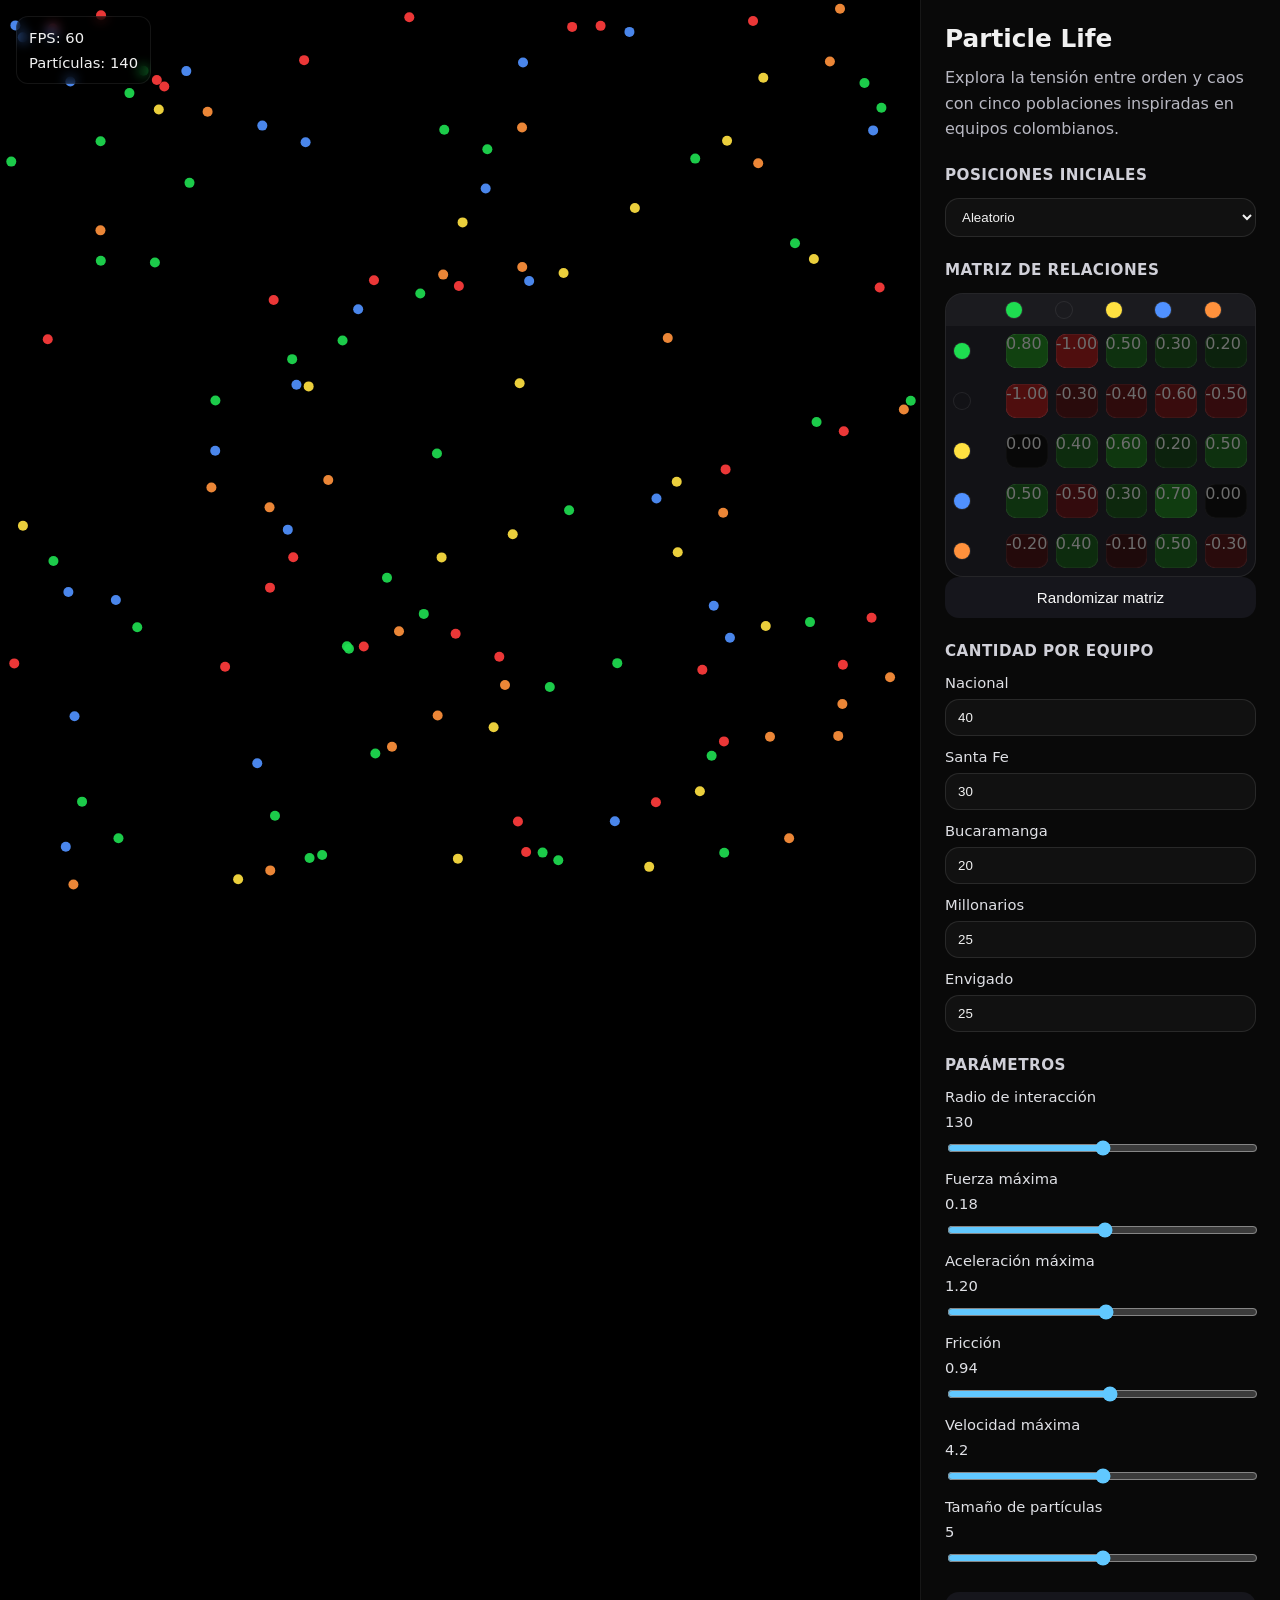
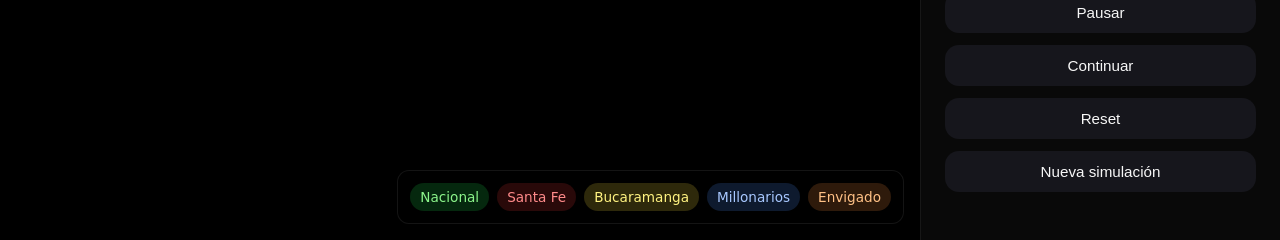
==== Reto_Unidad_2/DEMO/index.html @ f81ae586 "Avance 2" ====
<!DOCTYPE html>
<html lang="es">
<head>
  <meta charset="UTF-8" />
  <meta name="viewport" content="width=device-width, initial-scale=1.0" />
  <title>Particle Life - Orden vs Caos</title>
  <link rel="stylesheet" href="style.css" />
</head>
<body>
  <div class="app-shell">
    <main class="canvas-panel">
      <canvas id="simCanvas" aria-label="Simulación de partículas"></canvas>
      <div class="overlay-stats">
        <div class="stat">FPS: <span id="fpsValue">--</span></div>
        <div class="stat">Partículas: <span id="particleCount">--</span></div>
      </div>
      <div class="legend">
        <span class="legend-item legend-nacional">Nacional</span>
        <span class="legend-item legend-medellin">Santa Fe</span>
        <span class="legend-item legend-bucaramanga">Bucaramanga</span>
        <span class="legend-item legend-millonarios">Millonarios</span>
        <span class="legend-item legend-envigado">Envigado</span>
      </div>
    </main>

    <aside class="sidebar">
      <div class="panel">
        <h1>Particle Life</h1>
        <p class="panel-description">Explora la tensión entre orden y caos con cinco poblaciones inspiradas en equipos colombianos.</p>

        <section class="control-group">
          <h2>Posiciones iniciales</h2>
          <select id="positionMode">
            <option value="random">Aleatorio</option>
            <option value="centered">Centrado</option>
            <option value="circle">Circular</option>
            <option value="clusters">Clusters</option>
          </select>
        </section>

        <section class="control-group">
          <h2>Matriz de relaciones</h2>
          <div id="matrixTable" class="matrix-table"></div>
          <button id="randomizeMatrixButton">Randomizar matriz</button>
        </section>

        <section class="control-group team-counts">
          <h2>Cantidad por equipo</h2>
          <label>Nacional <input id="count0" type="number" min="5" max="250" step="1" /></label>
          <label>Santa Fe <input id="count1" type="number" min="5" max="250" step="1" /></label>
          <label>Bucaramanga <input id="count2" type="number" min="5" max="250" step="1" /></label>
          <label>Millonarios <input id="count3" type="number" min="5" max="250" step="1" /></label>
          <label>Envigado <input id="count4" type="number" min="5" max="250" step="1" /></label>
        </section>

        <section class="control-group">
          <h2>Parámetros</h2>
          <label>Radio de interacción <span id="interactionRadiusValue"></span>
            <input id="interactionRadius" type="range" min="40" max="240" step="1" />
          </label>
          <label>Fuerza máxima <span id="maxForceValue"></span>
            <input id="maxForce" type="range" min="0.01" max="0.6" step="0.01" />
          </label>
          <label>Aceleración máxima <span id="maxAccelValue"></span>
            <input id="maxAccel" type="range" min="0.05" max="2.5" step="0.05" />
          </label>
          <label>Fricción <span id="frictionValue"></span>
            <input id="friction" type="range" min="0.80" max="0.99" step="0.01" />
          </label>
          <label>Velocidad máxima <span id="maxSpeedValue"></span>
            <input id="maxSpeed" type="range" min="1" max="8" step="0.1" />
          </label>
          <label>Tamaño de partículas <span id="particleSizeValue"></span>
            <input id="particleSize" type="range" min="2" max="12" step="1" />
          </label>
        </section>

        <section class="control-group button-row">
          <button id="pauseButton">Pausar</button>
          <button id="resumeButton">Continuar</button>
          <button id="resetButton">Reset</button>
          <button id="newSimulationButton">Nueva simulación</button>
        </section>
      </div>
    </aside>
  </div>

  <script src="config.js"></script>
  <script src="matrix.js"></script>
  <script src="particle.js"></script>
  <script src="simulation.js"></script>
  <script src="ui.js"></script>
  <script src="main.js"></script>
</body>
</html>
---- Reto_Unidad_2/DEMO/style.css ----
:root {
  color-scheme: dark;
  font-family: Inter, system-ui, -apple-system, BlinkMacSystemFont, "Segoe UI", sans-serif;
  background: #050505;
  color: #f1f1f1;
}

* {
  box-sizing: border-box;
}

body {
  margin: 0;
  min-height: 100vh;
  background: #000;
}

.app-shell {
  display: grid;
  grid-template-columns: 1fr 360px;
  min-height: 100vh;
}

.canvas-panel {
  position: relative;
  background: #000;
}

#simCanvas {
  width: 100%;
  height: 100vh;
  display: block;
}

.overlay-stats {
  position: absolute;
  left: 16px;
  top: 16px;
  display: grid;
  gap: 8px;
  padding: 12px;
  background: rgba(0, 0, 0, 0.45);
  border: 1px solid rgba(255, 255, 255, 0.08);
  border-radius: 12px;
  backdrop-filter: blur(6px);
}

.stat {
  font-size: 0.92rem;
}

.legend {
  position: absolute;
  right: 16px;
  bottom: 16px;
  display: flex;
  flex-wrap: wrap;
  gap: 8px;
  padding: 12px;
  background: rgba(0, 0, 0, 0.45);
  border-radius: 12px;
  border: 1px solid rgba(255, 255, 255, 0.08);
}

.legend-item {
  display: inline-flex;
  align-items: center;
  padding: 6px 10px;
  border-radius: 999px;
  font-size: 0.85rem;
}

.legend-nacional { background: rgba(30, 220, 80, 0.18); color: #8cf58b; }
.legend-medellin { background: rgba(255, 60, 60, 0.16); color: #ff8a8a; }
.legend-bucaramanga { background: rgba(255, 225, 65, 0.18); color: #fff381; }
.legend-millonarios { background: rgba(80, 145, 255, 0.18); color: #a8c8ff; }
.legend-envigado { background: rgba(255, 145, 60, 0.18); color: #ffc186; }

.sidebar {
  background: #090909;
  border-left: 1px solid rgba(255, 255, 255, 0.06);
  overflow-y: auto;
}

.panel {
  padding: 24px;
  max-width: 360px;
}

h1 {
  margin: 0 0 12px;
  font-size: 1.55rem;
}

.panel-description {
  margin: 0 0 24px;
  color: #b8b8c2;
  line-height: 1.6;
}

.control-group {
  margin-bottom: 24px;
}

.control-group h2 {
  margin: 0 0 14px;
  font-size: 0.95rem;
  letter-spacing: 0.03em;
  text-transform: uppercase;
  color: #d0d0d8;
}

label {
  display: grid;
  gap: 8px;
  margin-bottom: 12px;
  font-size: 0.92rem;
  color: #dfe0e5;
}

input[type="range"] {
  width: 100%;
  accent-color: #61c8ff;
}

input[type="number"], select {
  width: 100%;
  padding: 10px 12px;
  border-radius: 14px;
  border: 1px solid rgba(255, 255, 255, 0.10);
  background: #111;
  color: #f1f1f1;
}

input[type="number"]::-webkit-inner-spin-button,
input[type="number"]::-webkit-outer-spin-button {
  -webkit-appearance: none;
  margin: 0;
}

button {
  width: 100%;
  padding: 12px 14px;
  border: 0;
  border-radius: 14px;
  background: #16161c;
  color: #f7f7f7;
  font-size: 0.95rem;
  cursor: pointer;
  transition: transform 0.15s ease, background-color 0.15s ease;
}

button:hover {
  transform: translateY(-1px);
  background: #1f1f26;
}

.button-row {
  display: grid;
  gap: 12px;
}

.seed-row {
  display: grid;
  grid-template-columns: 1fr auto;
  gap: 10px;
}

.matrix-table {
  overflow: hidden;
  border-radius: 18px;
  border: 1px solid rgba(255, 255, 255, 0.08);
  background: rgba(20, 20, 25, 0.9);
}

.matrix-row {
  display: grid;
  grid-template-columns: 44px repeat(5, minmax(0, 1fr));
  gap: 8px;
  padding: 8px;
  align-items: center;
}

.matrix-row.header {
  background: rgba(255, 255, 255, 0.04);
}

.matrix-label {
  width: 100%;
  display: grid;
  place-items: center;
}

.matrix-dot {
  width: 16px;
  height: 16px;
  border-radius: 50%;
  box-shadow: 0 0 0 1px rgba(255,255,255,0.08);
}

.matrix-label.team-nacional { background: rgba(30, 220, 80, 1); }
.matrix-label.team-medellin { background: rgba(255, 60, 60, 1); }
.matrix-label.team-bucaramanga { background: rgba(255, 225, 65, 1); }
.matrix-label.team-millonarios { background: rgba(80, 145, 255, 1); }
.matrix-label.team-envigado { background: rgba(255, 145, 60, 1); }

.matrix-cell {
  position: relative;
  width: 100%;
  min-height: 34px;
  border-radius: 10px;
  background: rgba(255, 255, 255, 0.04);
  overflow: hidden;
}

.matrix-cell input {
  position: absolute;
  inset: 0;
  width: 100%;
  height: 100%;
  opacity: 0;
  cursor: pointer;
}

.matrix-cell::after {
  content: '';
  position: absolute;
  inset: 0;
  border-radius: 10px;
  background: rgba(0, 0, 0, 0.55);
  transition: background-color 0.15s ease;
}

.matrix-cell:hover::after {
  box-shadow: inset 0 0 0 1px rgba(255, 255, 255, 0.11);
}

@media (max-width: 1100px) {
  .app-shell {
    grid-template-columns: 1fr;
  }
  .sidebar {
    max-height: 55vh;
  }
}

@media (max-width: 720px) {
  .panel {
    padding: 18px;
  }
}
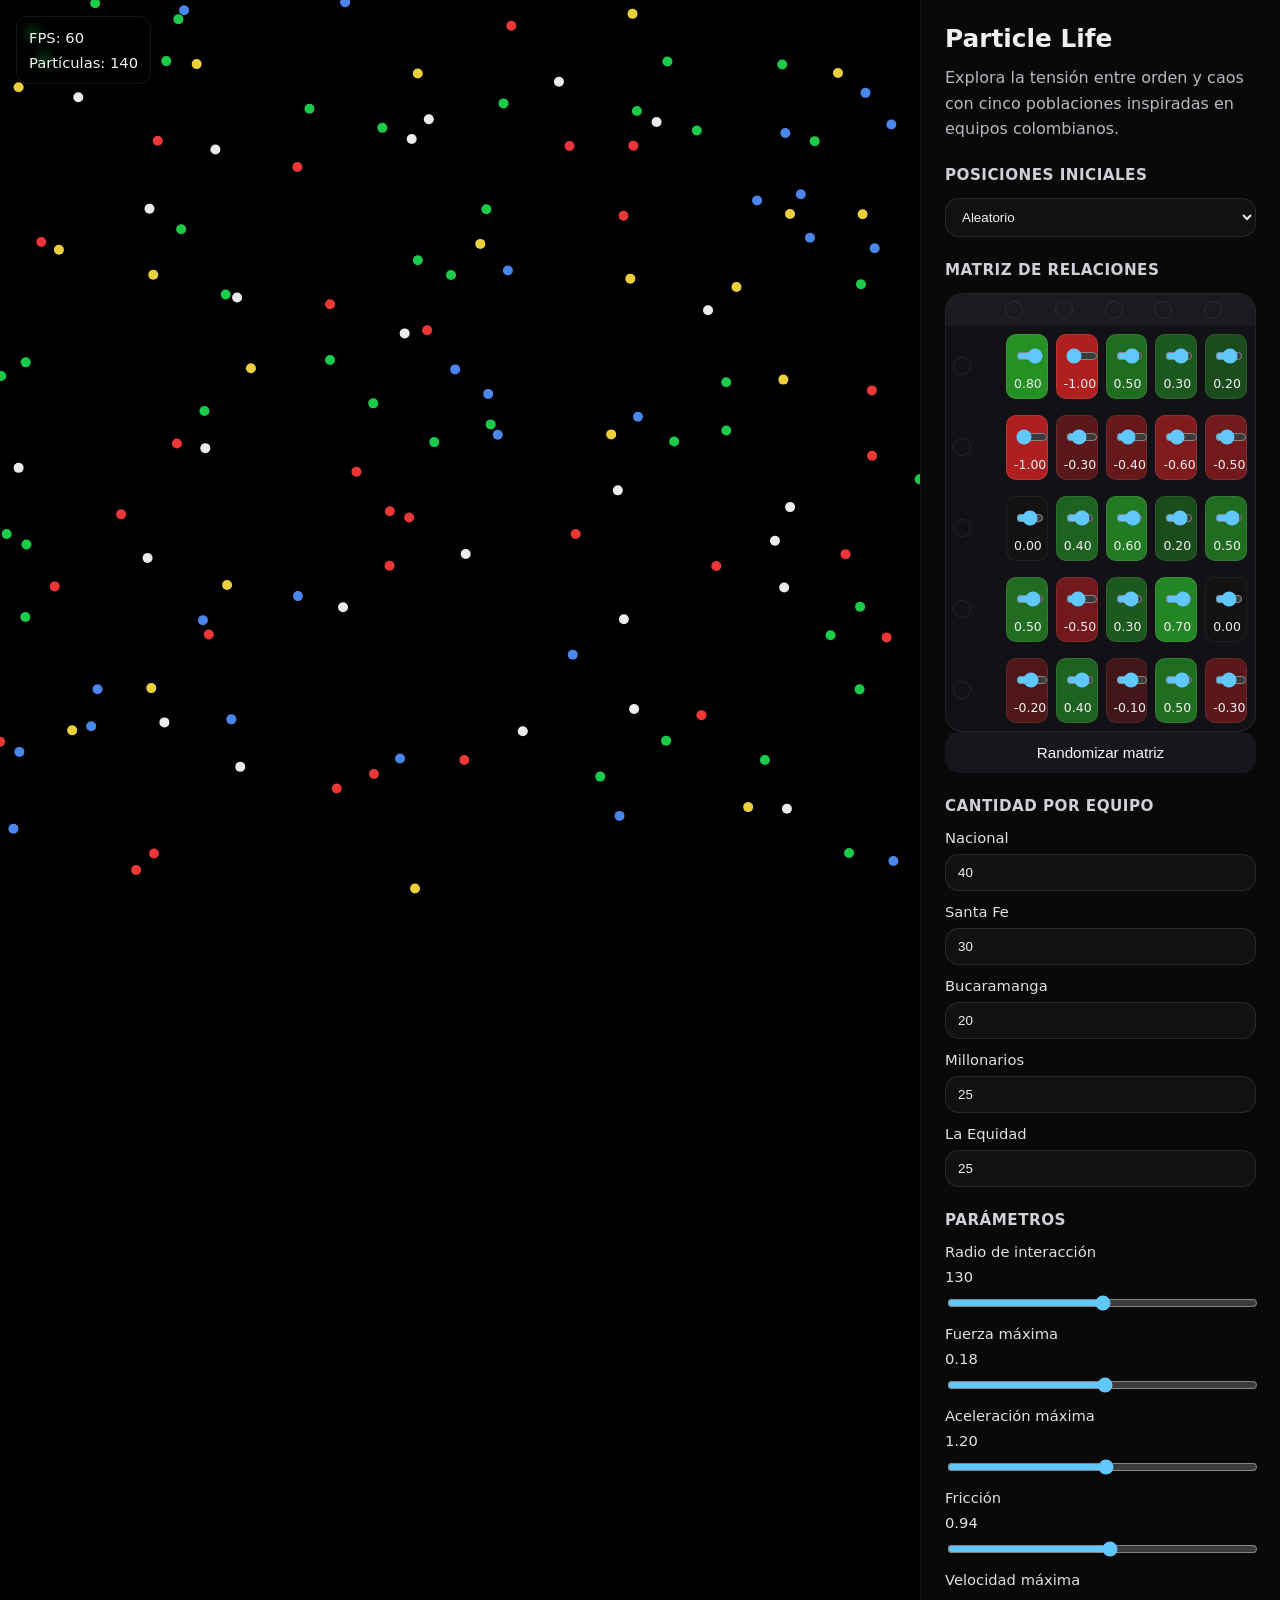
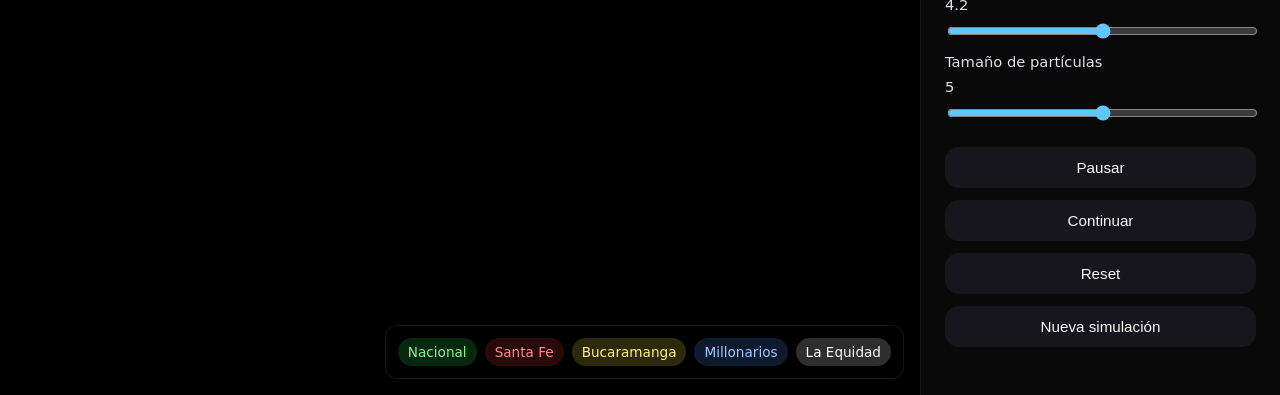
==== commit 7105da11: "Avance Pagina" ====
--- a/Reto_Unidad_2/DEMO/index.html
+++ b/Reto_Unidad_2/DEMO/index.html
@@ -16,10 +16,10 @@
       </div>
       <div class="legend">
         <span class="legend-item legend-nacional">Nacional</span>
-        <span class="legend-item legend-medellin">Santa Fe</span>
+        <span class="legend-item legend-santa-fe">Santa Fe</span>
         <span class="legend-item legend-bucaramanga">Bucaramanga</span>
         <span class="legend-item legend-millonarios">Millonarios</span>
-        <span class="legend-item legend-envigado">Envigado</span>
+        <span class="legend-item legend-la-equidad">La Equidad</span>
       </div>
     </main>
 
@@ -50,7 +50,7 @@
           <label>Santa Fe <input id="count1" type="number" min="5" max="250" step="1" /></label>
           <label>Bucaramanga <input id="count2" type="number" min="5" max="250" step="1" /></label>
           <label>Millonarios <input id="count3" type="number" min="5" max="250" step="1" /></label>
-          <label>Envigado <input id="count4" type="number" min="5" max="250" step="1" /></label>
+          <label>La Equidad <input id="count4" type="number" min="5" max="250" step="1" /></label>
         </section>
 
         <section class="control-group">
--- a/Reto_Unidad_2/DEMO/style.css
+++ b/Reto_Unidad_2/DEMO/style.css
@@ -71,10 +71,10 @@
 }
 
 .legend-nacional { background: rgba(30, 220, 80, 0.18); color: #8cf58b; }
-.legend-medellin { background: rgba(255, 60, 60, 0.16); color: #ff8a8a; }
+.legend-santa-fe { background: rgba(255, 60, 60, 0.16); color: #ff8a8a; }
 .legend-bucaramanga { background: rgba(255, 225, 65, 0.18); color: #fff381; }
 .legend-millonarios { background: rgba(80, 145, 255, 0.18); color: #a8c8ff; }
-.legend-envigado { background: rgba(255, 145, 60, 0.18); color: #ffc186; }
+.legend-la-equidad { background: rgba(255, 255, 255, 0.18); color: #ffffff; }
 
 .sidebar {
   background: #090909;
@@ -199,40 +199,38 @@
 }
 
 .matrix-label.team-nacional { background: rgba(30, 220, 80, 1); }
-.matrix-label.team-medellin { background: rgba(255, 60, 60, 1); }
+.matrix-label.team-santa-fe { background: rgba(255, 60, 60, 1); }
 .matrix-label.team-bucaramanga { background: rgba(255, 225, 65, 1); }
 .matrix-label.team-millonarios { background: rgba(80, 145, 255, 1); }
-.matrix-label.team-envigado { background: rgba(255, 145, 60, 1); }
+.matrix-label.team-la-equidad { background: rgba(255, 255, 255, 1); }
 
 .matrix-cell {
   position: relative;
-  width: 100%;
-  min-height: 34px;
+  display: grid;
+  gap: 6px;
+  width: 100%;
+  min-height: 60px;
+  padding: 8px;
   border-radius: 10px;
-  background: rgba(255, 255, 255, 0.04);
+  background: rgba(255, 255, 255, 0.08);
   overflow: hidden;
 }
 
 .matrix-cell input {
-  position: absolute;
-  inset: 0;
-  width: 100%;
-  height: 100%;
-  opacity: 0;
+  width: 100%;
+  height: 24px;
+  accent-color: #61c8ff;
   cursor: pointer;
 }
 
-.matrix-cell::after {
-  content: '';
-  position: absolute;
-  inset: 0;
-  border-radius: 10px;
-  background: rgba(0, 0, 0, 0.55);
-  transition: background-color 0.15s ease;
-}
-
-.matrix-cell:hover::after {
-  box-shadow: inset 0 0 0 1px rgba(255, 255, 255, 0.11);
+.matrix-cell:hover {
+  box-shadow: inset 0 0 0 1px rgba(255, 255, 255, 0.12);
+}
+
+.matrix-value {
+  text-align: right;
+  font-size: 0.78rem;
+  color: #f0f0f0;
 }
 
 @media (max-width: 1100px) {
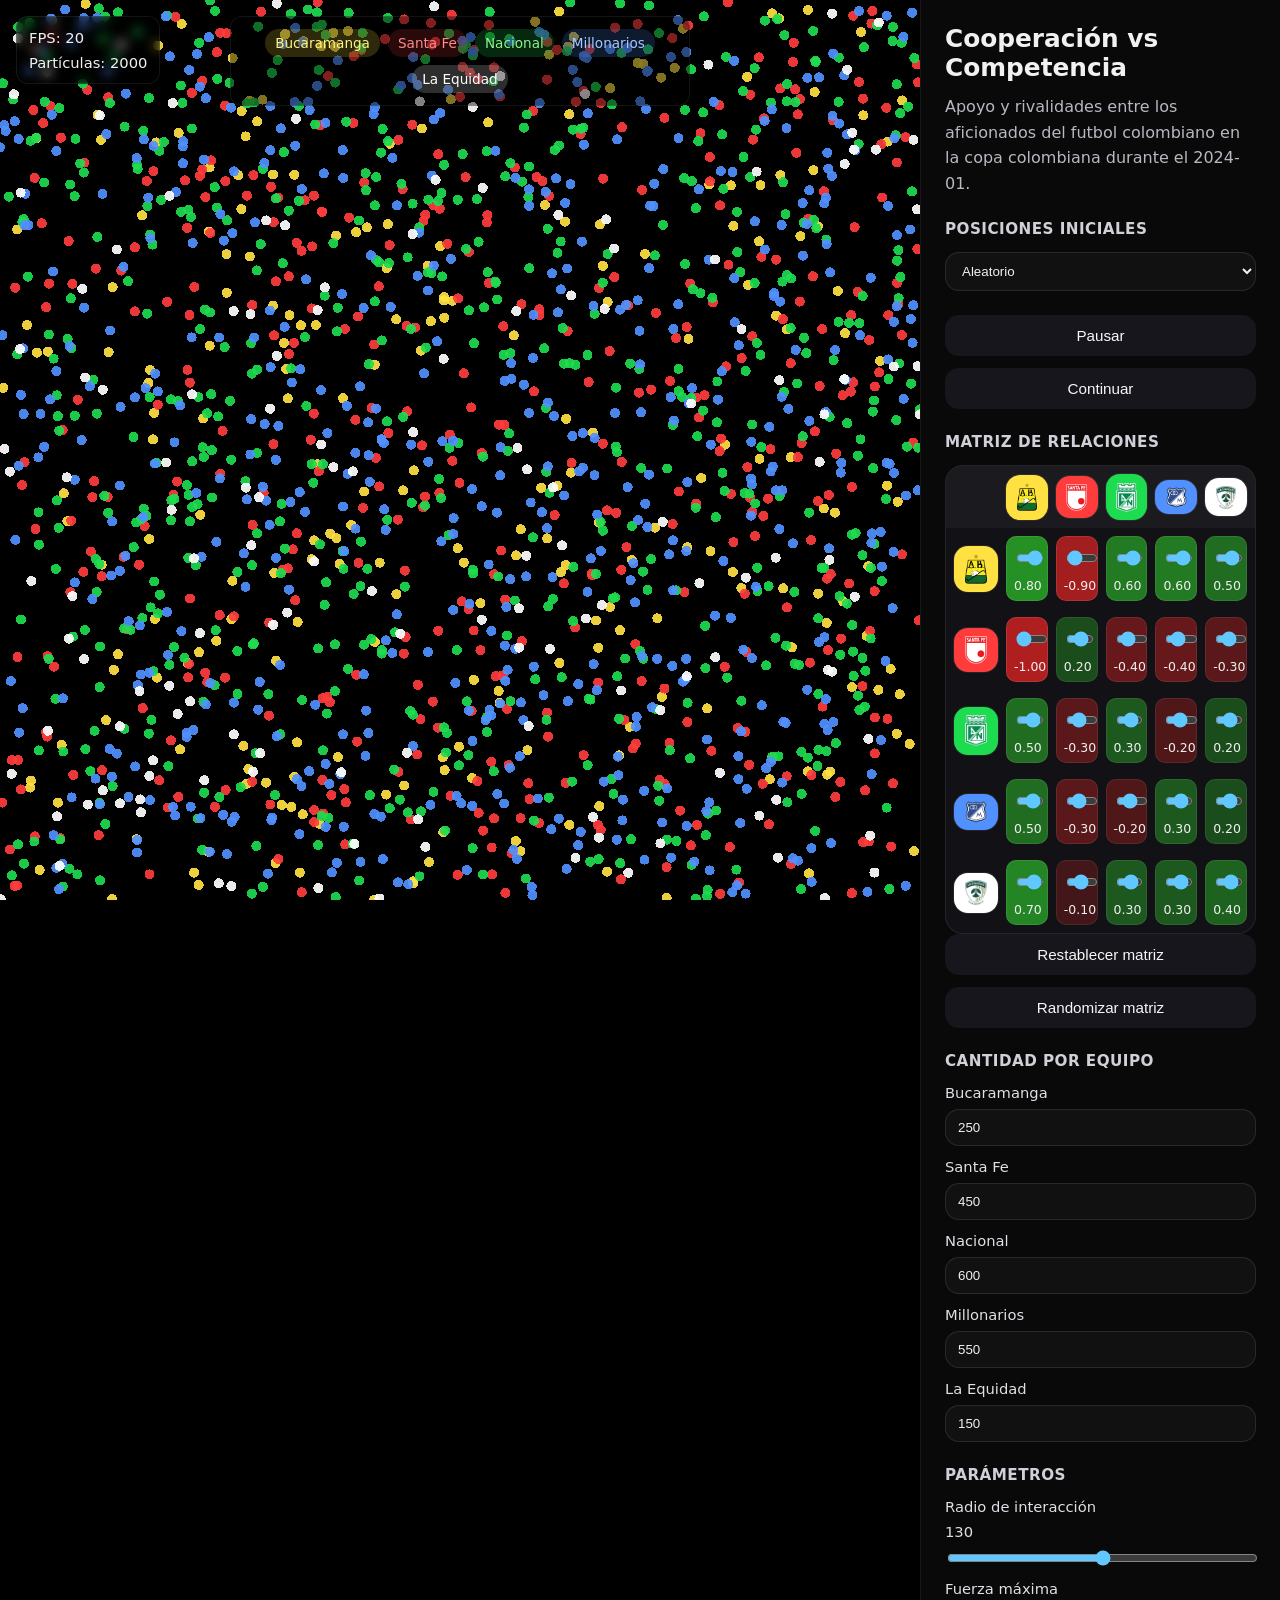
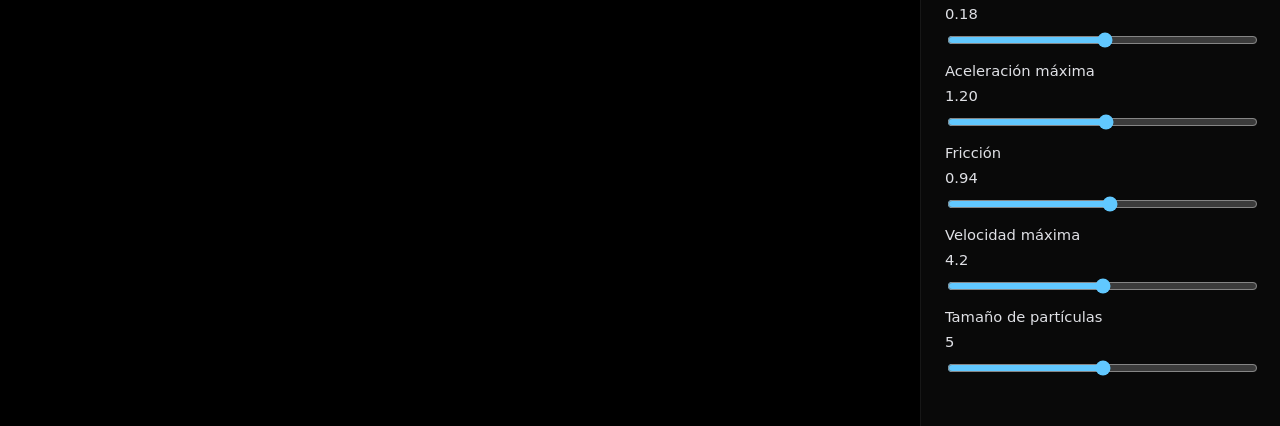
==== commit 5be69c77: "Listo" ====
--- a/Reto_Unidad_2/DEMO/index.html
+++ b/Reto_Unidad_2/DEMO/index.html
@@ -3,8 +3,254 @@
 <head>
   <meta charset="UTF-8" />
   <meta name="viewport" content="width=device-width, initial-scale=1.0" />
-  <title>Particle Life - Orden vs Caos</title>
-  <link rel="stylesheet" href="style.css" />
+  <title>Cooperación vs Competencia - Final del futbol Colombiano 2024-1</title>
+  <style>
+:root {
+  color-scheme: dark;
+  font-family: Inter, system-ui, -apple-system, BlinkMacSystemFont, "Segoe UI", sans-serif;
+  background: #050505;
+  color: #f1f1f1;
+}
+
+* {
+  box-sizing: border-box;
+}
+
+body {
+  margin: 0;
+  min-height: 100vh;
+  background: #000;
+}
+
+.app-shell {
+  display: grid;
+  grid-template-columns: 1fr 360px;
+  min-height: 100vh;
+}
+
+.canvas-panel {
+  position: relative;
+  background: #000;
+}
+
+#simCanvas {
+  width: 100%;
+  height: 100vh;
+  display: block;
+}
+
+.overlay-stats {
+  position: absolute;
+  left: 16px;
+  top: 16px;
+  display: grid;
+  gap: 8px;
+  padding: 12px;
+  background: rgba(0, 0, 0, 0.45);
+  border: 1px solid rgba(255, 255, 255, 0.08);
+  border-radius: 12px;
+  backdrop-filter: blur(6px);
+}
+
+.stat {
+  font-size: 0.92rem;
+}
+
+.legend {
+  position: absolute;
+  top: 16px;
+  left: 50%;
+  transform: translateX(-50%);
+  display: flex;
+  flex-wrap: wrap;
+  justify-content: center;
+  gap: 8px;
+  padding: 12px 16px;
+  background: rgba(0, 0, 0, 0.45);
+  border-radius: 12px;
+  border: 1px solid rgba(255, 255, 255, 0.08);
+  z-index: 10;
+}
+
+.legend-item {
+  display: inline-flex;
+  align-items: center;
+  padding: 6px 10px;
+  border-radius: 999px;
+  font-size: 0.85rem;
+}
+
+.legend-nacional { background: rgba(30, 220, 80, 0.18); color: #8cf58b; }
+.legend-santa-fe { background: rgba(255, 60, 60, 0.16); color: #ff8a8a; }
+.legend-bucaramanga { background: rgba(255, 225, 65, 0.18); color: #fff381; }
+.legend-millonarios { background: rgba(80, 145, 255, 0.18); color: #a8c8ff; }
+.legend-la-equidad { background: rgba(255, 255, 255, 0.18); color: #ffffff; }
+
+.sidebar {
+  background: #090909;
+  border-left: 1px solid rgba(255, 255, 255, 0.06);
+  overflow-y: auto;
+}
+
+.panel {
+  padding: 24px;
+  max-width: 360px;
+}
+
+h1 {
+  margin: 0 0 12px;
+  font-size: 1.55rem;
+}
+
+.panel-description {
+  margin: 0 0 24px;
+  color: #b8b8c2;
+  line-height: 1.6;
+}
+
+.control-group {
+  margin-bottom: 24px;
+}
+
+.control-group h2 {
+  margin: 0 0 14px;
+  font-size: 0.95rem;
+  letter-spacing: 0.03em;
+  text-transform: uppercase;
+  color: #d0d0d8;
+}
+
+label {
+  display: grid;
+  gap: 8px;
+  margin-bottom: 12px;
+  font-size: 0.92rem;
+  color: #dfe0e5;
+}
+
+input[type="range"] {
+  width: 100%;
+  accent-color: #61c8ff;
+}
+
+input[type="number"], select {
+  width: 100%;
+  padding: 10px 12px;
+  border-radius: 14px;
+  border: 1px solid rgba(255, 255, 255, 0.10);
+  background: #111;
+  color: #f1f1f1;
+}
+
+input[type="number"]::-webkit-inner-spin-button,
+input[type="number"]::-webkit-outer-spin-button {
+  -webkit-appearance: none;
+  margin: 0;
+}
+
+button {
+  width: 100%;
+  padding: 12px 14px;
+  border: 0;
+  border-radius: 14px;
+  background: #16161c;
+  color: #f7f7f7;
+  font-size: 0.95rem;
+  cursor: pointer;
+  transition: transform 0.15s ease, background-color 0.15s ease;
+}
+
+button:hover {
+  transform: translateY(-1px);
+  background: #1f1f26;
+}
+
+.button-row {
+  display: grid;
+  gap: 12px;
+}
+
+.matrix-table {
+  overflow: hidden;
+  border-radius: 18px;
+  border: 1px solid rgba(255, 255, 255, 0.08);
+  background: rgba(20, 20, 25, 0.9);
+}
+
+.matrix-row {
+  display: grid;
+  grid-template-columns: 44px repeat(5, minmax(0, 1fr));
+  gap: 8px;
+  padding: 8px;
+  align-items: center;
+}
+
+.matrix-row.header {
+  background: rgba(255, 255, 255, 0.04);
+}
+
+.matrix-label {
+  width: 100%;
+  display: grid;
+  place-items: center;
+  padding: 2px 0;
+
+  border-radius: 14px;
+  box-shadow: 0 0 0 1px rgba(255,255,255,0.08);
+  background: rgba(255, 255, 255, 0.06);
+  overflow: hidden;
+}
+
+.matrix-label img {
+  width: 70%;
+  height: 70%;
+  object-fit: contain;
+}
+
+.matrix-label.team-nacional { background: rgba(30, 220, 80, 1); }
+.matrix-label.team-santa-fe { background: rgba(255, 60, 60, 1); }
+.matrix-label.team-bucaramanga { background: rgba(255, 225, 65, 1); }
+.matrix-label.team-millonarios { background: rgba(80, 145, 255, 1); }
+.matrix-label.team-la-equidad { background: rgba(255, 255, 255, 1); }
+
+.matrix-cell {
+  position: relative;
+  display: grid;
+  gap: 6px;
+  width: 100%;
+  min-height: 60px;
+  padding: 8px;
+  border-radius: 10px;
+  background: rgba(255, 255, 255, 0.08);
+  overflow: hidden;
+}
+
+.matrix-cell input {
+  width: 100%;
+  height: 24px;
+  accent-color: #61c8ff;
+  cursor: pointer;
+}
+
+.matrix-cell:hover {
+  box-shadow: inset 0 0 0 1px rgba(255, 255, 255, 0.12);
+}
+
+.matrix-value {
+  text-align: right;
+  font-size: 0.78rem;
+  color: #f0f0f0;
+}
+
+@media (max-width: 1100px) {
+  .app-shell {
+    grid-template-columns: 1fr;
+  }
+  .sidebar {
+    max-height: 55vh;
+  }
+}
+  </style>
 </head>
 <body>
   <div class="app-shell">
@@ -15,9 +261,9 @@
         <div class="stat">Partículas: <span id="particleCount">--</span></div>
       </div>
       <div class="legend">
+        <span class="legend-item legend-bucaramanga">Bucaramanga</span>
+        <span class="legend-item legend-santa-fe">Santa Fe</span>
         <span class="legend-item legend-nacional">Nacional</span>
-        <span class="legend-item legend-santa-fe">Santa Fe</span>
-        <span class="legend-item legend-bucaramanga">Bucaramanga</span>
         <span class="legend-item legend-millonarios">Millonarios</span>
         <span class="legend-item legend-la-equidad">La Equidad</span>
       </div>
@@ -25,32 +271,40 @@
 
     <aside class="sidebar">
       <div class="panel">
-        <h1>Particle Life</h1>
-        <p class="panel-description">Explora la tensión entre orden y caos con cinco poblaciones inspiradas en equipos colombianos.</p>
+        <h1>Cooperación vs Competencia</h1>
+        <p class="panel-description">Apoyo y rivalidades entre los aficionados del futbol colombiano en la copa colombiana durante el 2024-01.</p>
 
         <section class="control-group">
           <h2>Posiciones iniciales</h2>
           <select id="positionMode">
             <option value="random">Aleatorio</option>
-            <option value="centered">Centrado</option>
-            <option value="circle">Circular</option>
-            <option value="clusters">Clusters</option>
+            <option value="centered">Centro</option>
+            <option value="circle">Circulo</option>
+            <option value="clusters">Grupos</option>
           </select>
+        </section>
+
+        <section class="control-group button-row">
+          <button id="pauseButton">Pausar</button>
+          <button id="resumeButton">Continuar</button>
         </section>
 
         <section class="control-group">
           <h2>Matriz de relaciones</h2>
           <div id="matrixTable" class="matrix-table"></div>
-          <button id="randomizeMatrixButton">Randomizar matriz</button>
+          <div class="button-row">
+            <button id="resetMatrixButton">Restablecer matriz</button>
+            <button id="randomizeMatrixButton">Randomizar matriz</button>
+          </div>
         </section>
 
         <section class="control-group team-counts">
           <h2>Cantidad por equipo</h2>
-          <label>Nacional <input id="count0" type="number" min="5" max="250" step="1" /></label>
-          <label>Santa Fe <input id="count1" type="number" min="5" max="250" step="1" /></label>
-          <label>Bucaramanga <input id="count2" type="number" min="5" max="250" step="1" /></label>
-          <label>Millonarios <input id="count3" type="number" min="5" max="250" step="1" /></label>
-          <label>La Equidad <input id="count4" type="number" min="5" max="250" step="1" /></label>
+          <label>Bucaramanga <input id="count0" type="number" min="5" max="1200" step="1" /></label>
+          <label>Santa Fe <input id="count1" type="number" min="5" max="1200" step="1" /></label>
+          <label>Nacional <input id="count2" type="number" min="5" max="1200" step="1" /></label>
+          <label>Millonarios <input id="count3" type="number" min="5" max="1200" step="1" /></label>
+          <label>La Equidad <input id="count4" type="number" min="5" max="1200" step="1" /></label>
         </section>
 
         <section class="control-group">
@@ -75,21 +329,773 @@
           </label>
         </section>
 
-        <section class="control-group button-row">
-          <button id="pauseButton">Pausar</button>
-          <button id="resumeButton">Continuar</button>
-          <button id="resetButton">Reset</button>
-          <button id="newSimulationButton">Nueva simulación</button>
-        </section>
       </div>
     </aside>
   </div>
 
-  <script src="config.js"></script>
-  <script src="matrix.js"></script>
-  <script src="particle.js"></script>
-  <script src="simulation.js"></script>
-  <script src="ui.js"></script>
-  <script src="main.js"></script>
+  <script>
+const Config = {
+  teams: [
+    { name: 'Bucaramanga', color: [255, 225, 65], mass: 1.05 },
+    { name: 'Santa Fe', color: [255, 60, 60], mass: 0.95 },
+    { name: 'Nacional', color: [30, 220, 80], mass: 1.0 },
+    { name: 'Millonarios', color: [80, 145, 255], mass: 1.0 },
+    { name: 'La Equidad', color: [255, 255, 255], mass: 0.98 }
+  ],
+  defaultSettings: {
+    interactionRadius: 130,
+    maxForce: 0.18,
+    maxAccel: 1.2,
+    friction: 0.94,
+    maxSpeed: 4.2,
+    particleSize: 5,
+    positionMode: 'random',
+    counts: [250, 450, 600, 550, 150],
+    seed: Math.floor(Date.now() % 1000000)
+  }
+};
+
+const Matrix = {
+  defaultValues: [
+    [ 0.80, -0.90,  0.60,  0.60,  0.50],
+    [-1.00,  0.20, -0.40, -0.40, -0.30],
+    [ 0.50, -0.30,  0.30, -0.20,  0.20],
+    [ 0.50, -0.30, -0.20,  0.30,  0.20],
+    [ 0.70, -0.10,  0.30,  0.30,  0.40]
+  ],
+  values: [],
+  initDefaults() {
+    this.values = this.defaultValues.map(row => row.slice());
+  },
+  getValue(row, col) {
+    return this.values[row][col];
+  },
+  setValue(row, col, value) {
+    this.values[row][col] = Number(value);
+  },
+  randomize() {
+    for (let row = 0; row < this.values.length; row++) {
+      for (let col = 0; col < this.values[row].length; col++) {
+        this.values[row][col] = Number((Math.random() * 2 - 1).toFixed(2));
+      }
+    }
+  }
+};
+
+class Particle {
+  constructor(type, x, y) {
+    this.type = type;
+    this.position = { x, y };
+    this.velocity = Particle.randomVelocity();
+    this.acceleration = { x: 0, y: 0 };
+    this.mass = Config.teams[type].mass;
+  }
+
+  static randomVelocity() {
+    const angle = (Simulation && typeof Simulation.random === 'function')
+      ? Simulation.random() * Math.PI * 2
+      : Math.random() * Math.PI * 2;
+    return { x: Math.cos(angle), y: Math.sin(angle) };
+  }
+
+  resetAcceleration() {
+    this.acceleration.x = 0;
+    this.acceleration.y = 0;
+  }
+
+  applyForce(force) {
+    this.acceleration.x += force.x / this.mass;
+    this.acceleration.y += force.y / this.mass;
+  }
+
+  limitAcceleration(maxAccel) {
+    const ax = this.acceleration.x;
+    const ay = this.acceleration.y;
+    const magnitude = Math.hypot(ax, ay);
+    if (magnitude > maxAccel) {
+      const scale = maxAccel / magnitude;
+      this.acceleration.x *= scale;
+      this.acceleration.y *= scale;
+    }
+  }
+
+  update(maxSpeed, friction) {
+    this.limitAcceleration(maxSpeed * 0.75);
+    this.velocity.x += this.acceleration.x;
+    this.velocity.y += this.acceleration.y;
+
+    const speed = Math.hypot(this.velocity.x, this.velocity.y);
+    if (speed > maxSpeed) {
+      const scale = maxSpeed / speed;
+      this.velocity.x *= scale;
+      this.velocity.y *= scale;
+    }
+
+    this.velocity.x *= friction;
+    this.velocity.y *= friction;
+
+    this.position.x += this.velocity.x;
+    this.position.y += this.velocity.y;
+  }
+
+  wrapEdges(width, height) {
+    if (this.position.x < 0) this.position.x += width;
+    if (this.position.x >= width) this.position.x -= width;
+    if (this.position.y < 0) this.position.y += height;
+    if (this.position.y >= height) this.position.y -= height;
+  }
+
+  display(ctx, size) {
+    const color = Config.teams[this.type].color;
+    ctx.fillStyle = `rgba(${color[0]}, ${color[1]}, ${color[2]}, 0.92)`;
+    ctx.beginPath();
+    ctx.arc(this.position.x, this.position.y, size, 0, Math.PI * 2);
+    ctx.fill();
+  }
+}
+
+const GPURenderer = {
+  init(canvas) {
+    const gl = canvas.getContext('webgl2', { antialias: false });
+    if (!gl) return null;
+
+    this.gl = gl;
+    this.canvas = canvas;
+    this.program = this.createProgram(gl, this.vertexShaderSource(), this.fragmentShaderSource());
+    if (!this.program) return null;
+
+    gl.useProgram(this.program);
+    this.aPosition = gl.getAttribLocation(this.program, 'a_position');
+    this.aColor = gl.getAttribLocation(this.program, 'a_color');
+    this.aSize = gl.getAttribLocation(this.program, 'a_size');
+    this.uResolution = gl.getUniformLocation(this.program, 'u_resolution');
+
+    this.positionBuffer = gl.createBuffer();
+    this.colorBuffer = gl.createBuffer();
+    this.sizeBuffer = gl.createBuffer();
+
+    gl.enable(gl.BLEND);
+    gl.blendFunc(gl.SRC_ALPHA, gl.ONE_MINUS_SRC_ALPHA);
+
+    this.resize(canvas.clientWidth, canvas.clientHeight);
+    return this;
+  },
+
+  createShader(gl, type, source) {
+    const shader = gl.createShader(type);
+    gl.shaderSource(shader, source);
+    gl.compileShader(shader);
+    if (!gl.getShaderParameter(shader, gl.COMPILE_STATUS)) {
+      console.warn('Shader compile failed:', gl.getShaderInfoLog(shader));
+      gl.deleteShader(shader);
+      return null;
+    }
+    return shader;
+  },
+
+  createProgram(gl, vertexSource, fragmentSource) {
+    const vertexShader = this.createShader(gl, gl.VERTEX_SHADER, vertexSource);
+    const fragmentShader = this.createShader(gl, gl.FRAGMENT_SHADER, fragmentSource);
+    if (!vertexShader || !fragmentShader) return null;
+
+    const program = gl.createProgram();
+    gl.attachShader(program, vertexShader);
+    gl.attachShader(program, fragmentShader);
+    gl.linkProgram(program);
+    if (!gl.getProgramParameter(program, gl.LINK_STATUS)) {
+      console.warn('Program link failed:', gl.getProgramInfoLog(program));
+      gl.deleteProgram(program);
+      return null;
+    }
+    return program;
+  },
+
+  vertexShaderSource() {
+    return `#version 300 es
+    in vec2 a_position;
+    in vec4 a_color;
+    in float a_size;
+    uniform vec2 u_resolution;
+    out vec4 v_color;
+    void main() {
+      vec2 clip = vec2((a_position.x / u_resolution.x) * 2.0 - 1.0,
+                       1.0 - (a_position.y / u_resolution.y) * 2.0);
+      gl_Position = vec4(clip, 0.0, 1.0);
+      gl_PointSize = a_size;
+      v_color = a_color;
+    }`;
+  },
+
+  fragmentShaderSource() {
+    return `#version 300 es
+    precision mediump float;
+    in vec4 v_color;
+    out vec4 outColor;
+    void main() {
+      vec2 coord = gl_PointCoord - vec2(0.5);
+      if (length(coord) > 0.5) discard;
+      outColor = v_color;
+    }`;
+  },
+
+  resize(width, height) {
+    const gl = this.gl;
+    this.canvas.width = width;
+    this.canvas.height = height;
+    gl.viewport(0, 0, width, height);
+  },
+
+  render(particles, pointSize) {
+    const gl = this.gl;
+    const count = particles.length;
+    const positions = new Float32Array(count * 2);
+    const colors = new Float32Array(count * 4);
+    const sizes = new Float32Array(count);
+
+    for (let i = 0; i < count; i++) {
+      const p = particles[i];
+      const offset = i * 2;
+      positions[offset] = p.position.x;
+      positions[offset + 1] = p.position.y;
+      const color = Config.teams[p.type].color;
+      const cOffset = i * 4;
+      colors[cOffset] = color[0] / 255;
+      colors[cOffset + 1] = color[1] / 255;
+      colors[cOffset + 2] = color[2] / 255;
+      colors[cOffset + 3] = 0.92;
+      sizes[i] = pointSize * 2.0;
+    }
+
+    gl.clearColor(0, 0, 0, 1);
+    gl.clear(gl.COLOR_BUFFER_BIT);
+    gl.useProgram(this.program);
+    gl.uniform2f(this.uResolution, this.canvas.width, this.canvas.height);
+
+    gl.bindBuffer(gl.ARRAY_BUFFER, this.positionBuffer);
+    gl.bufferData(gl.ARRAY_BUFFER, positions, gl.DYNAMIC_DRAW);
+    gl.enableVertexAttribArray(this.aPosition);
+    gl.vertexAttribPointer(this.aPosition, 2, gl.FLOAT, false, 0, 0);
+
+    gl.bindBuffer(gl.ARRAY_BUFFER, this.colorBuffer);
+    gl.bufferData(gl.ARRAY_BUFFER, colors, gl.DYNAMIC_DRAW);
+    gl.enableVertexAttribArray(this.aColor);
+    gl.vertexAttribPointer(this.aColor, 4, gl.FLOAT, false, 0, 0);
+
+    gl.bindBuffer(gl.ARRAY_BUFFER, this.sizeBuffer);
+    gl.bufferData(gl.ARRAY_BUFFER, sizes, gl.DYNAMIC_DRAW);
+    gl.enableVertexAttribArray(this.aSize);
+    gl.vertexAttribPointer(this.aSize, 1, gl.FLOAT, false, 0, 0);
+
+    gl.drawArrays(gl.POINTS, 0, count);
+  }
+};
+
+const Simulation = {
+  particles: [],
+  isPaused: false,
+  lastFrameTime: 0,
+  fps: 0,
+  useGPU: false,
+  renderer: null,
+  grid: {
+    cellSize: 0,
+    cols: 0,
+    rows: 0,
+    cells: []
+  },
+
+  settings: {
+    interactionRadius: Config.defaultSettings.interactionRadius,
+    maxForce: Config.defaultSettings.maxForce,
+    maxAccel: Config.defaultSettings.maxAccel,
+    friction: Config.defaultSettings.friction,
+    maxSpeed: Config.defaultSettings.maxSpeed,
+    particleSize: Config.defaultSettings.particleSize,
+    counts: Config.defaultSettings.counts.slice(),
+    positionMode: Config.defaultSettings.positionMode,
+    seed: Config.defaultSettings.seed
+  },
+
+  initialize(canvas) {
+    this.canvas = canvas;
+    this.renderer = GPURenderer.init(canvas);
+    this.useGPU = Boolean(this.renderer);
+    if (!this.useGPU) {
+      this.ctx = canvas.getContext('2d');
+    }
+    this.resizeCanvas();
+    Matrix.initDefaults();
+    this.reset();
+    window.requestAnimationFrame(this.loop.bind(this));
+  },
+
+  resizeCanvas() {
+    if (!this.canvas) return;
+    this.canvas.width = this.canvas.clientWidth;
+    this.canvas.height = this.canvas.clientHeight;
+    if (this.useGPU && this.renderer) {
+      this.renderer.resize(this.canvas.width, this.canvas.height);
+    }
+  },
+
+  seedRandom(seed) {
+    this._seed = Number(seed) >>> 0;
+  },
+
+  random() {
+    this._seed = (this._seed * 1664525 + 1013904223) >>> 0;
+    return this._seed / 4294967296;
+  },
+
+  generateSeed(seed) {
+    const sanitized = Number(seed) || 0;
+    const result = Math.abs(sanitized % 1000000);
+    this.settings.seed = result;
+    return result;
+  },
+
+  reset() {
+    this.particles = [];
+    this.isPaused = false;
+    this.seedRandom(this.settings.seed);
+    this.createParticles();
+  },
+
+  createParticles() {
+    this.particles = [];
+    const { counts, positionMode } = this.settings;
+    for (let type = 0; type < Config.teams.length; type++) {
+      for (let i = 0; i < counts[type]; i++) {
+        const position = this.generatePosition(type, positionMode);
+        this.particles.push(new Particle(type, position.x, position.y));
+      }
+    }
+  },
+
+  buildSpatialGrid() {
+    const width = this.canvas.width;
+    const height = this.canvas.height;
+    const cellSize = Math.max(1, this.settings.interactionRadius);
+    const cols = Math.max(1, Math.ceil(width / cellSize));
+    const rows = Math.max(1, Math.ceil(height / cellSize));
+    const cells = new Array(cols * rows);
+    for (let i = 0; i < cells.length; i++) {
+      cells[i] = [];
+    }
+
+    this.grid.cellSize = cellSize;
+    this.grid.cols = cols;
+    this.grid.rows = rows;
+    this.grid.cells = cells;
+
+    for (let index = 0; index < this.particles.length; index++) {
+      const particle = this.particles[index];
+      const col = Math.floor(particle.position.x / cellSize) % cols;
+      const row = Math.floor(particle.position.y / cellSize) % rows;
+      const cellIndex = ((col + cols) % cols) + (((row + rows) % rows) * cols);
+      cells[cellIndex].push(index);
+    }
+  },
+
+  generatePosition(type, mode) {
+    const w = this.canvas.width;
+    const h = this.canvas.height;
+    const angle = this.random() * Math.PI * 2;
+
+    if (mode === 'centered') {
+      const radius = Math.min(w, h) * 0.12;
+      return {
+        x: w / 2 + Math.cos(angle) * radius,
+        y: h / 2 + Math.sin(angle) * radius
+      };
+    }
+
+    if (mode === 'circle') {
+      const radius = Math.min(w, h) * 0.35;
+      return {
+        x: w / 2 + Math.cos(angle) * radius,
+        y: h / 2 + Math.sin(angle) * radius
+      };
+    }
+
+    if (mode === 'clusters') {
+      const clusterRadius = Math.min(w, h) * 0.15;
+      const clusterAngle = (type / Config.teams.length) * Math.PI * 2;
+      const clusterCenter = {
+        x: w / 2 + Math.cos(clusterAngle) * Math.min(w, h) * 0.25,
+        y: h / 2 + Math.sin(clusterAngle) * Math.min(w, h) * 0.25
+      };
+      const distance = this.random() * clusterRadius;
+      return {
+        x: clusterCenter.x + Math.cos(angle) * distance,
+        y: clusterCenter.y + Math.sin(angle) * distance
+      };
+    }
+
+    return {
+      x: this.random() * w,
+      y: this.random() * h
+    };
+  },
+
+  loop(timestamp) {
+    const dt = timestamp - this.lastFrameTime;
+    this.lastFrameTime = timestamp;
+    if (dt > 0) {
+      this.fps = 1000 / dt;
+    }
+
+    if (!this.isPaused) {
+      this.update();
+      this.render();
+    }
+
+    UI.updateStats(Math.round(this.fps), this.particles.length, this.settings.seed);
+    window.requestAnimationFrame(this.loop.bind(this));
+  },
+
+  update() {
+    this.buildSpatialGrid();
+    const particles = this.particles;
+    const radius = this.settings.interactionRadius;
+    const radiusSq = radius * radius;
+    const maxForce = this.settings.maxForce;
+    const maxAccel = this.settings.maxAccel;
+    const { cols, rows, cellSize, cells } = this.grid;
+
+    for (let i = 0; i < particles.length; i++) {
+      const particle = particles[i];
+      particle.resetAcceleration();
+
+      const col = Math.floor(particle.position.x / cellSize) % cols;
+      const row = Math.floor(particle.position.y / cellSize) % rows;
+      const wrappedCol = (col + cols) % cols;
+      const wrappedRow = (row + rows) % rows;
+
+      for (let dy = -1; dy <= 1; dy++) {
+        const neighborRow = (wrappedRow + dy + rows) % rows;
+        for (let dx = -1; dx <= 1; dx++) {
+          const neighborCol = (wrappedCol + dx + cols) % cols;
+          const cell = cells[neighborCol + neighborRow * cols];
+          for (let k = 0; k < cell.length; k++) {
+            const j = cell[k];
+            if (i === j) continue;
+            const other = particles[j];
+            const offset = this.computeToroidalOffset(particle.position, other.position);
+            const distSq = offset.x * offset.x + offset.y * offset.y;
+            if (distSq === 0 || distSq > radiusSq) continue;
+
+            const distance = Math.sqrt(distSq);
+            const relation = Matrix.getValue(particle.type, other.type);
+            const forceMagnitude = (1 - distance / radius) * maxForce * relation;
+            const invDist = 1 / distance;
+            particle.applyForce({
+              x: offset.x * invDist * forceMagnitude,
+              y: offset.y * invDist * forceMagnitude
+            });
+          }
+        }
+      }
+
+      if (particle.type === 4) {
+        const wander = Particle.randomVelocity();
+        particle.applyForce({ x: wander.x * 0.02, y: wander.y * 0.02 });
+      }
+
+      particle.limitAcceleration(maxAccel);
+      particle.update(this.settings.maxSpeed, this.settings.friction);
+      particle.wrapEdges(this.canvas.width, this.canvas.height);
+    }
+  },
+
+  render() {
+    if (this.useGPU && this.renderer) {
+      this.renderer.render(this.particles, this.settings.particleSize);
+      return;
+    }
+
+    const ctx = this.ctx;
+    ctx.fillStyle = '#000';
+    ctx.fillRect(0, 0, this.canvas.width, this.canvas.height);
+
+    for (const particle of this.particles) {
+      particle.display(ctx, this.settings.particleSize);
+    }
+  },
+
+  computeToroidalOffset(source, target) {
+    const dx = target.x - source.x;
+    const dy = target.y - source.y;
+    const width = this.canvas.width;
+    const height = this.canvas.height;
+    return {
+      x: dx > width / 2 ? dx - width : dx < -width / 2 ? dx + width : dx,
+      y: dy > height / 2 ? dy - height : dy < -height / 2 ? dy + height : dy
+    };
+  }
+};
+
+const UI = {
+  elements: {},
+
+  getTeamClassName(teamName) {
+    return teamName
+      .toLowerCase()
+      .normalize('NFD')
+      .replace(/[-]/g, '')
+      .replace(/[^a-z0-9]+/g, '-')
+      .replace(/^-+|-+$/g, '');
+  },
+
+  getTeamLogoSrc(teamName) {
+    const logoMap = {
+      'santa fe': 'Santa_Fe.png',
+      'bucaramanga': 'Bucaramang.png',
+      'nacional': 'Nacional.png',
+      'millonarios': 'Millonarios.png',
+      'la equidad': 'Equidad.png'
+    };
+    return logoMap[teamName.toLowerCase()] || '';
+  },
+
+  createTeamLabel(teamName) {
+    const label = document.createElement('div');
+    label.className = `matrix-label matrix-dot team-${this.getTeamClassName(teamName)}`;
+    label.title = teamName;
+
+    const logoSrc = this.getTeamLogoSrc(teamName);
+    if (logoSrc) {
+      const img = document.createElement('img');
+      img.src = logoSrc;
+      img.alt = teamName;
+      label.appendChild(img);
+    } else {
+      label.textContent = teamName;
+    }
+
+    return label;
+  },
+
+  init() {
+    this.elements = {
+      interactionRadius: document.getElementById('interactionRadius'),
+      interactionRadiusValue: document.getElementById('interactionRadiusValue'),
+      maxForce: document.getElementById('maxForce'),
+      maxForceValue: document.getElementById('maxForceValue'),
+      maxAccel: document.getElementById('maxAccel'),
+      maxAccelValue: document.getElementById('maxAccelValue'),
+      friction: document.getElementById('friction'),
+      frictionValue: document.getElementById('frictionValue'),
+      maxSpeed: document.getElementById('maxSpeed'),
+      maxSpeedValue: document.getElementById('maxSpeedValue'),
+      particleSize: document.getElementById('particleSize'),
+      particleSizeValue: document.getElementById('particleSizeValue'),
+      positionMode: document.getElementById('positionMode'),
+      countInputs: [
+        document.getElementById('count0'),
+        document.getElementById('count1'),
+        document.getElementById('count2'),
+        document.getElementById('count3'),
+        document.getElementById('count4')
+      ],
+      pauseButton: document.getElementById('pauseButton'),
+      resumeButton: document.getElementById('resumeButton'),
+      resetMatrixButton: document.getElementById('resetMatrixButton'),
+      randomizeMatrixButton: document.getElementById('randomizeMatrixButton'),
+      fpsValue: document.getElementById('fpsValue'),
+      particleCount: document.getElementById('particleCount'),
+      matrixTable: document.getElementById('matrixTable')
+    };
+
+    Matrix.initDefaults();
+    this.bindControls();
+    this.buildMatrixUI();
+    this.updateControlValues();
+  },
+
+  bindControls() {
+    const setNumber = (element, setter) => {
+      element.addEventListener('input', () => {
+        setter(element.value);
+        this.updateControlValues();
+      });
+    };
+
+    setNumber(this.elements.interactionRadius, value => Simulation.settings.interactionRadius = Number(value));
+    setNumber(this.elements.maxForce, value => Simulation.settings.maxForce = Number(value));
+    setNumber(this.elements.maxAccel, value => Simulation.settings.maxAccel = Number(value));
+    setNumber(this.elements.friction, value => Simulation.settings.friction = Number(value));
+    setNumber(this.elements.maxSpeed, value => Simulation.settings.maxSpeed = Number(value));
+    setNumber(this.elements.particleSize, value => Simulation.settings.particleSize = Number(value));
+
+    this.elements.positionMode.addEventListener('change', () => {
+      Simulation.settings.positionMode = this.elements.positionMode.value;
+      Simulation.reset();
+    });
+
+    this.elements.countInputs.forEach((input, index) => {
+      input.addEventListener('change', () => {
+        const allowed = this.enforceCountLimit(index, input.value);
+        input.value = allowed;
+        Simulation.settings.counts[index] = allowed;
+        Simulation.reset();
+      });
+    });
+
+    this.elements.pauseButton.addEventListener('click', () => {
+      Simulation.isPaused = true;
+    });
+
+    this.elements.resumeButton.addEventListener('click', () => {
+      Simulation.isPaused = false;
+    });
+
+    this.elements.resetMatrixButton.addEventListener('click', () => {
+      Matrix.initDefaults();
+      this.updateMatrixUI();
+    });
+
+    this.elements.randomizeMatrixButton.addEventListener('click', () => {
+      Matrix.randomize();
+      this.updateMatrixUI();
+    });
+  },
+
+  buildMatrixUI() {
+    const headerRow = document.createElement('div');
+    headerRow.className = 'matrix-row header';
+    headerRow.appendChild(document.createElement('div'));
+
+    Config.teams.forEach(team => {
+      headerRow.appendChild(this.createTeamLabel(team.name));
+    });
+
+    this.elements.matrixTable.appendChild(headerRow);
+
+    Matrix.values.forEach((row, rowIndex) => {
+      const rowElement = document.createElement('div');
+      rowElement.className = 'matrix-row';
+      rowElement.appendChild(this.createTeamLabel(Config.teams[rowIndex].name));
+
+      row.forEach((value, colIndex) => {
+        const cell = document.createElement('div');
+        cell.className = 'matrix-cell';
+
+        const slider = document.createElement('input');
+        slider.type = 'range';
+        slider.min = -1;
+        slider.max = 1;
+        slider.step = 0.02;
+        slider.value = value;
+        slider.dataset.row = rowIndex;
+        slider.dataset.col = colIndex;
+        slider.title = `${Config.teams[rowIndex].name} → ${Config.teams[colIndex].name}: ${value.toFixed(2)}`;
+
+        const valueLabel = document.createElement('div');
+        valueLabel.className = 'matrix-value';
+        valueLabel.textContent = value.toFixed(2);
+
+        slider.addEventListener('input', () => {
+          const r = Number(slider.dataset.row);
+          const c = Number(slider.dataset.col);
+          const val = Number(slider.value);
+          Matrix.setValue(r, c, val);
+          valueLabel.textContent = val.toFixed(2);
+          this.updateMatrixCellColor(cell, val);
+          slider.title = `${Config.teams[r].name} → ${Config.teams[c].name}: ${val.toFixed(2)}`;
+        });
+
+        this.updateMatrixCellColor(cell, value);
+        cell.appendChild(slider);
+        cell.appendChild(valueLabel);
+        rowElement.appendChild(cell);
+      });
+
+      this.elements.matrixTable.appendChild(rowElement);
+    });
+  },
+
+  updateMatrixUI() {
+    const sliders = this.elements.matrixTable.querySelectorAll('input[type="range"]');
+    sliders.forEach(slider => {
+      const row = Number(slider.dataset.row);
+      const col = Number(slider.dataset.col);
+      const value = Matrix.getValue(row, col);
+      slider.value = value;
+      const cell = slider.closest('.matrix-cell');
+      const label = cell.querySelector('.matrix-value');
+      if (label) label.textContent = value.toFixed(2);
+      this.updateMatrixCellColor(cell, value);
+      slider.title = `${Config.teams[row].name} → ${Config.teams[col].name}: ${value.toFixed(2)}`;
+    });
+  },
+
+  updateControlValues() {
+    this.elements.interactionRadiusValue.textContent = Simulation.settings.interactionRadius;
+    this.elements.maxForceValue.textContent = Simulation.settings.maxForce.toFixed(2);
+    this.elements.maxAccelValue.textContent = Simulation.settings.maxAccel.toFixed(2);
+    this.elements.frictionValue.textContent = Simulation.settings.friction.toFixed(2);
+    this.elements.maxSpeedValue.textContent = Simulation.settings.maxSpeed.toFixed(1);
+    this.elements.particleSizeValue.textContent = Simulation.settings.particleSize;
+    this.elements.countInputs.forEach((input, index) => {
+      input.value = Simulation.settings.counts[index];
+    });
+    this.elements.positionMode.value = Simulation.settings.positionMode;
+  },
+
+  enforceCountLimit(changedIndex, requestedValue) {
+    const values = Simulation.settings.counts.slice();
+    values[changedIndex] = Number(requestedValue);
+    const total = values.reduce((sum, n) => sum + n, 0);
+    if (total <= 2000) {
+      return Number(requestedValue);
+    }
+
+    const excess = total - 2000;
+    let newValue = Number(requestedValue) - excess;
+    if (newValue < 5) newValue = 5;
+    return newValue;
+  },
+
+
+  updateStats(fps, totalParticles) {
+    this.elements.fpsValue.textContent = fps;
+    this.elements.particleCount.textContent = totalParticles;
+  },
+
+  updateMatrixCellColor(cell, value) {
+    const intensity = Math.min(1, Math.abs(value));
+    const positive = value > 0;
+    const negative = value < 0;
+    const base = positive ? [48, 210, 45] : negative ? [220, 35, 35] : [30, 30, 30];
+    const alpha = 0.18 + intensity * 0.6;
+    const brightness = 0.08 + intensity * 0.35;
+    const background = negative || positive
+      ? `rgba(${base[0]}, ${base[1]}, ${base[2]}, ${alpha})`
+      : `rgba(18, 18, 18, 0.95)`;
+
+    cell.style.background = background;
+    cell.style.boxShadow = negative || positive
+      ? `inset 0 0 0 1px rgba(255,255,255, ${0.06 + brightness * 0.1})`
+      : 'inset 0 0 0 1px rgba(255,255,255, 0.06)';
+  }
+};
+
+document.addEventListener('DOMContentLoaded', () => {
+  const canvas = document.getElementById('simCanvas');
+  canvas.width = canvas.clientWidth;
+  canvas.height = canvas.clientHeight;
+
+  UI.init();
+  Simulation.initialize(canvas);
+
+  window.addEventListener('resize', () => {
+    canvas.width = canvas.clientWidth;
+    canvas.height = canvas.clientHeight;
+    Simulation.resizeCanvas();
+    Simulation.reset();
+  });
+});
+  </script>
 </body>
 </html>
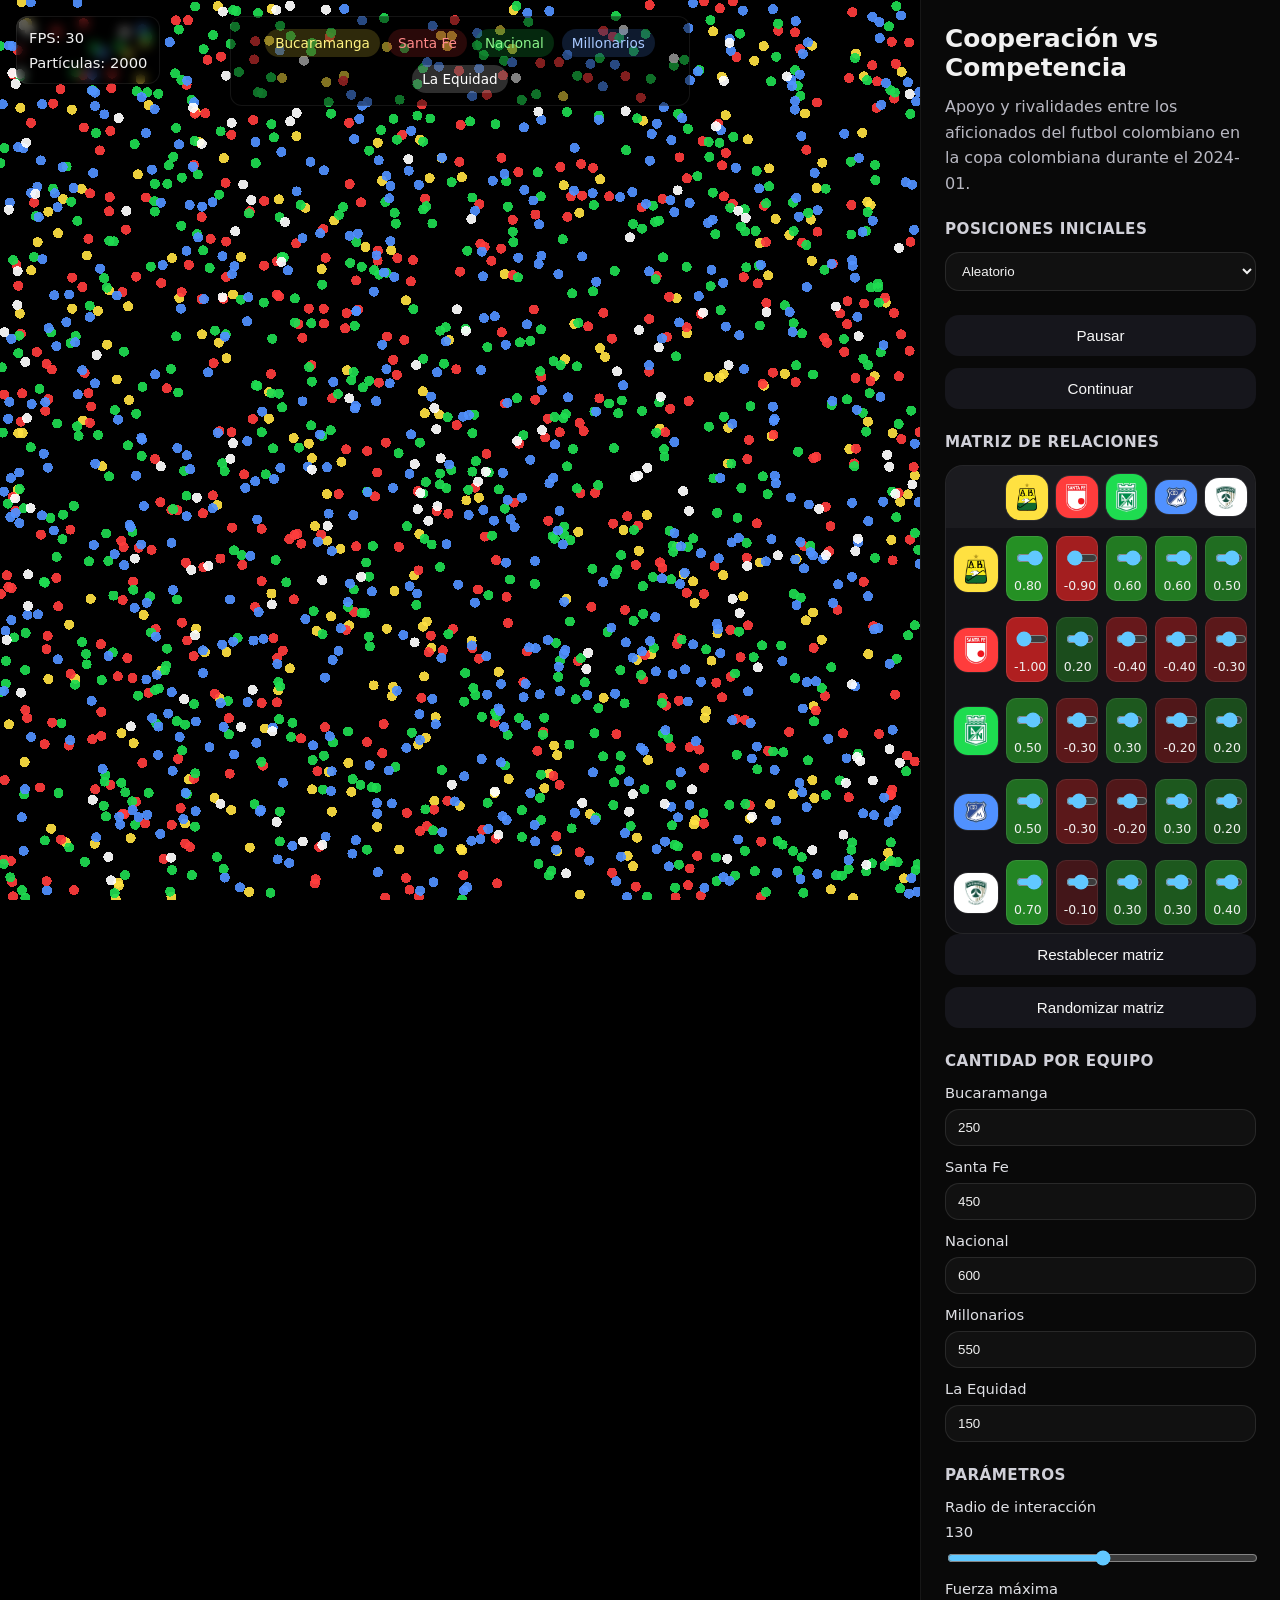
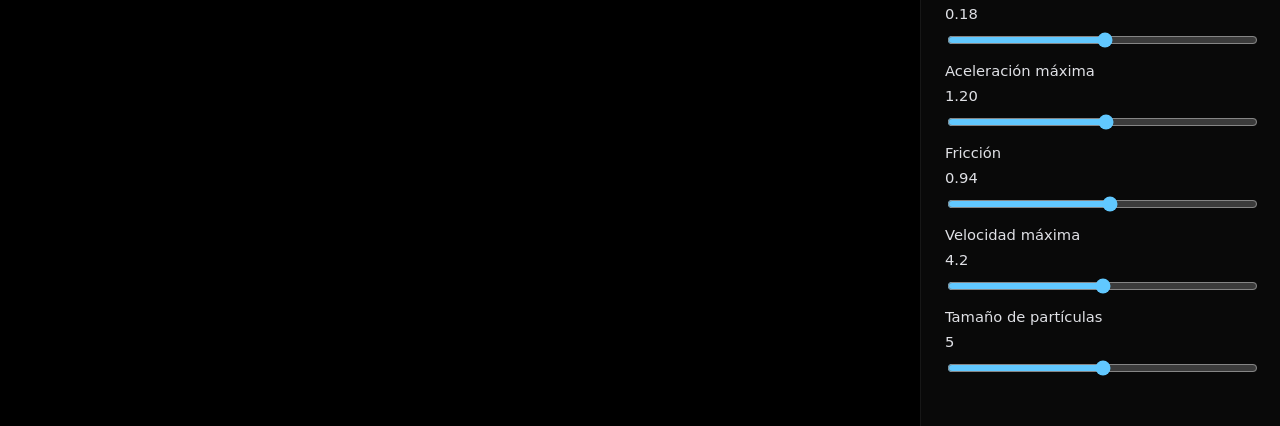
==== commit 1dcee1ad: "Subida" ====
--- a/Reto_Unidad_2/DEMO/index.html
+++ b/Reto_Unidad_2/DEMO/index.html
@@ -1098,4 +1098,4 @@
 });
   </script>
 </body>
-</html>
+</html>
